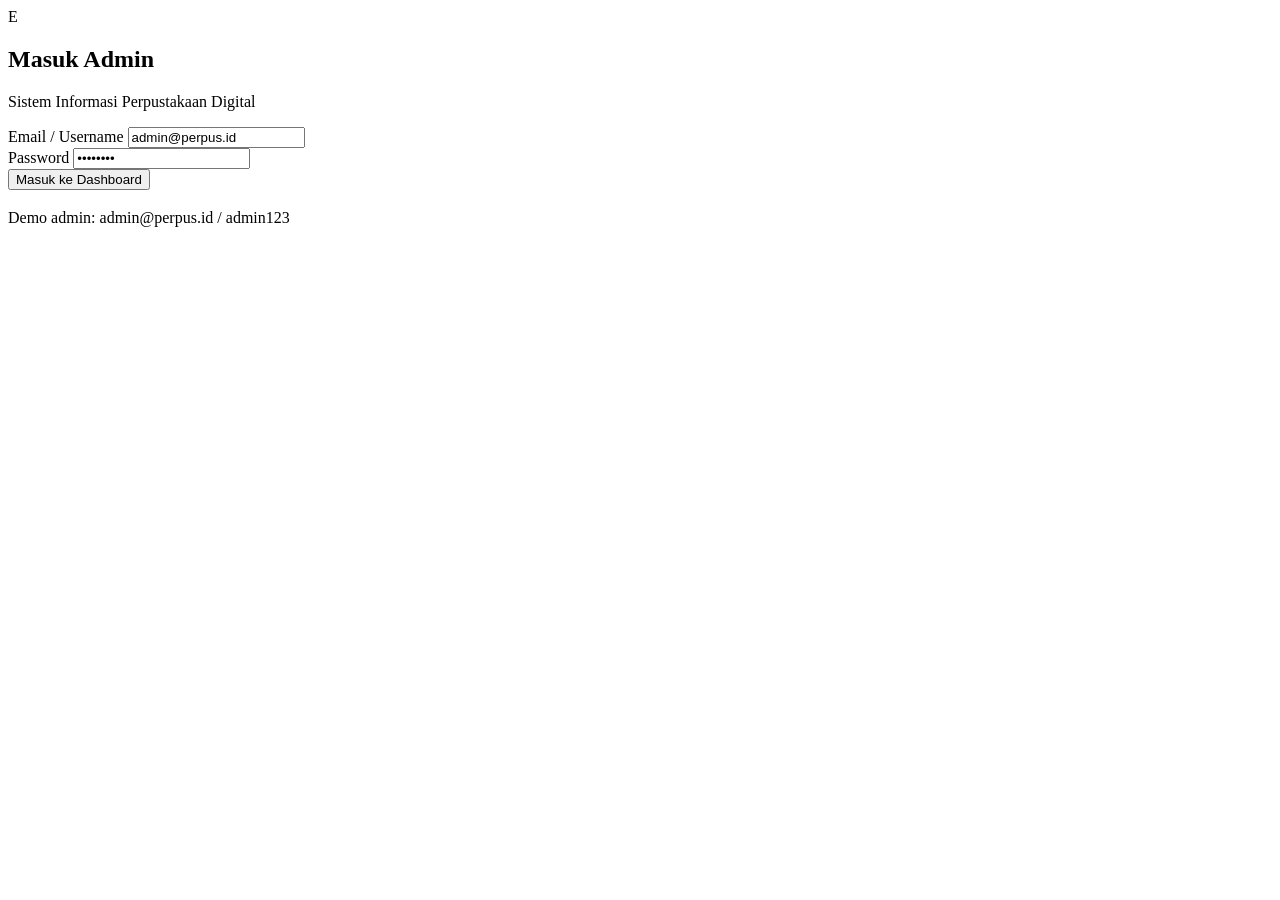
==== index.html @ cfec26bf "Fix e-library pages and loan workflows Co-authored-by: Copilot <223556219+Copilot@users.noreply.gith" ====
<!DOCTYPE html>
<html lang="id">
  <head>
    <meta charset="UTF-8" />
    <meta name="viewport" content="width=device-width, initial-scale=1.0" />
    <title>Login Admin E-Library</title>
    <link rel="preconnect" href="https://fonts.googleapis.com" />
    <link rel="preconnect" href="https://fonts.gstatic.com" crossorigin />
    <link href="https://fonts.googleapis.com/css2?family=Inter:wght@400;500;600;700;800&display=swap" rel="stylesheet" />
    <link rel="stylesheet" href="assets/css/style.css" />
  </head>
  <body class="login-page" data-page="login">
    <main class="login-card">
      <div class="login-head">
        <div class="login-brand">E</div>
        <h2>Masuk Admin</h2>
        <p class="muted">Sistem Informasi Perpustakaan Digital</p>
      </div>

      <form id="loginForm" class="login-form">
        <div class="field">
          <label for="email">Email / Username</label>
          <input id="email" name="username" type="text" value="admin@perpus.id" autocomplete="username" required />
        </div>

        <div class="field">
          <label for="password">Password</label>
          <input id="password" name="password" type="password" value="admin123" autocomplete="current-password" required />
        </div>

        <button class="primary-btn" type="submit">Masuk ke Dashboard</button>
        <p id="loginStatus" role="status" aria-live="polite" style="margin: 0; font-weight: 700; min-height: 1.2em;"></p>
      </form>

      <div class="login-footer">
        Demo admin: admin@perpus.id / admin123
      </div>
    </main>

    <script src="assets/js/main.js"></script>
  </body>
</html>
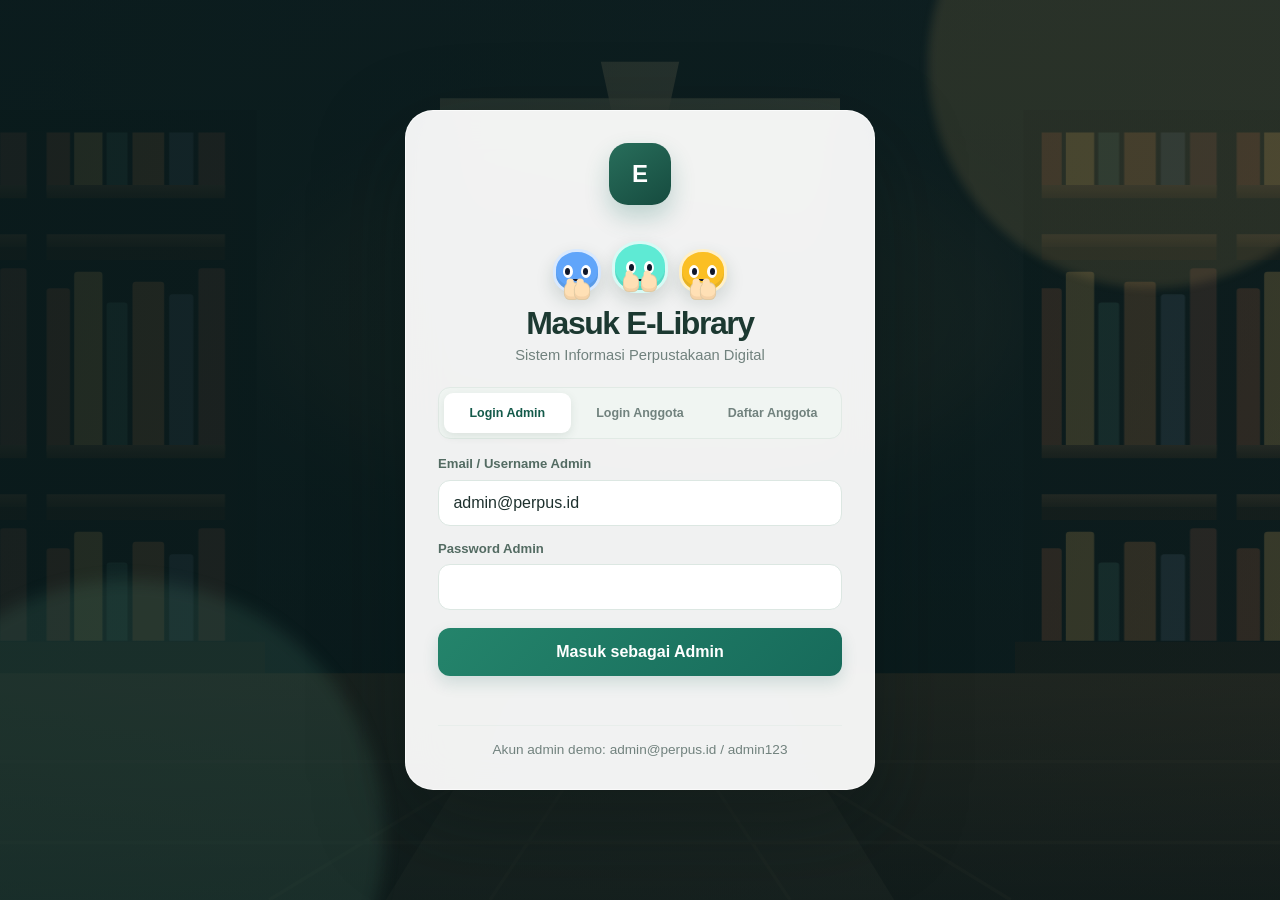
==== commit ea85faaa: "Add member borrowing and borrower tracking Co-authored-by: Copilot <223556219+Copilot@users.noreply." ====
--- a/index.html
+++ b/index.html
@@ -3,7 +3,7 @@
   <head>
     <meta charset="UTF-8" />
     <meta name="viewport" content="width=device-width, initial-scale=1.0" />
-    <title>Login Admin E-Library</title>
+    <title>Masuk E-Library</title>
     <link rel="preconnect" href="https://fonts.googleapis.com" />
     <link rel="preconnect" href="https://fonts.gstatic.com" crossorigin />
     <link href="https://fonts.googleapis.com/css2?family=Inter:wght@400;500;600;700;800&display=swap" rel="stylesheet" />
@@ -13,27 +13,82 @@
     <main class="login-card">
       <div class="login-head">
         <div class="login-brand">E</div>
-        <h2>Masuk Admin</h2>
+        <div class="login-mascots" aria-hidden="true">
+          <div class="login-mascot mascot-blue"><span class="mascot-eyes"><i><b></b></i><i><b></b></i></span><span class="mascot-mouth"></span><span class="mascot-hands"><i></i><i></i></span></div>
+          <div class="login-mascot mascot-green"><span class="mascot-eyes"><i><b></b></i><i><b></b></i></span><span class="mascot-mouth"></span><span class="mascot-hands"><i></i><i></i></span></div>
+          <div class="login-mascot mascot-orange"><span class="mascot-eyes"><i><b></b></i><i><b></b></i></span><span class="mascot-mouth"></span><span class="mascot-hands"><i></i><i></i></span></div>
+        </div>
+        <h2>Masuk E-Library</h2>
         <p class="muted">Sistem Informasi Perpustakaan Digital</p>
       </div>
 
-      <form id="loginForm" class="login-form">
-        <div class="field">
-          <label for="email">Email / Username</label>
-          <input id="email" name="username" type="text" value="admin@perpus.id" autocomplete="username" required />
-        </div>
+      <div class="login-tabs" role="tablist" aria-label="Jenis akses">
+        <button class="login-tab active" type="button" role="tab" aria-selected="true" aria-controls="adminLoginPanel" data-login-tab="admin">Login Admin</button>
+        <button class="login-tab" type="button" role="tab" aria-selected="false" aria-controls="memberLoginPanel" data-login-tab="member">Login Anggota</button>
+        <button class="login-tab" type="button" role="tab" aria-selected="false" aria-controls="memberRegisterPanel" data-login-tab="register">Daftar Anggota</button>
+      </div>
 
-        <div class="field">
-          <label for="password">Password</label>
-          <input id="password" name="password" type="password" value="admin123" autocomplete="current-password" required />
-        </div>
+      <section id="adminLoginPanel" class="login-panel" role="tabpanel" data-login-panel="admin">
+        <form id="loginForm" class="login-form">
+          <div class="field">
+            <label for="email">Email / Username Admin</label>
+            <input id="email" name="username" type="text" value="admin@perpus.id" autocomplete="username" required />
+          </div>
 
-        <button class="primary-btn" type="submit">Masuk ke Dashboard</button>
-        <p id="loginStatus" role="status" aria-live="polite" style="margin: 0; font-weight: 700; min-height: 1.2em;"></p>
-      </form>
+          <div class="field">
+            <label for="password">Password Admin</label>
+            <input id="password" name="password" type="password" autocomplete="current-password" required />
+          </div>
+
+          <button class="primary-btn" type="submit">Masuk sebagai Admin</button>
+          <p id="loginStatus" role="status" aria-live="polite" style="margin: 0; font-weight: 700; min-height: 1.2em;"></p>
+        </form>
+      </section>
+
+      <section id="memberLoginPanel" class="login-panel" role="tabpanel" data-login-panel="member" hidden>
+        <form id="memberLoginForm" class="login-form">
+          <div class="field">
+            <label for="memberLoginEmail">Email Anggota</label>
+            <input id="memberLoginEmail" name="email" type="email" autocomplete="username" required />
+          </div>
+          <div class="field">
+            <label for="memberLoginPassword">Password</label>
+            <input id="memberLoginPassword" name="password" type="password" autocomplete="current-password" required />
+          </div>
+          <button class="primary-btn" type="submit">Masuk sebagai Anggota</button>
+          <p id="memberLoginStatus" role="status" aria-live="polite" style="margin: 0; font-weight: 700; min-height: 1.2em;"></p>
+        </form>
+      </section>
+
+      <section id="memberRegisterPanel" class="login-panel" role="tabpanel" data-login-panel="register" hidden>
+        <form id="memberRegisterForm" class="login-form">
+          <div class="field">
+            <label for="registerName">Nama Lengkap</label>
+            <input id="registerName" name="name" autocomplete="name" required />
+          </div>
+          <div class="field">
+            <label for="registerPhone">Nomor Telepon</label>
+            <input id="registerPhone" name="phone" type="tel" autocomplete="tel" required />
+          </div>
+          <div class="field">
+            <label for="registerEmail">Email</label>
+            <input id="registerEmail" name="email" type="email" autocomplete="email" required />
+          </div>
+          <div class="field">
+            <label for="registerAddress">Alamat</label>
+            <input id="registerAddress" name="address" autocomplete="street-address" required />
+          </div>
+          <div class="field">
+            <label for="registerPassword">Buat Password</label>
+            <input id="registerPassword" name="password" type="password" minlength="6" autocomplete="new-password" required />
+          </div>
+          <button class="primary-btn" type="submit">Daftar sebagai Anggota</button>
+          <p id="memberRegisterStatus" role="status" aria-live="polite" style="margin: 0; font-weight: 700; min-height: 1.2em;"></p>
+        </form>
+      </section>
 
       <div class="login-footer">
-        Demo admin: admin@perpus.id / admin123
+        Akun admin demo: admin@perpus.id / admin123
       </div>
     </main>
 
--- a/assets/css/style.css
+++ b/assets/css/style.css
@@ -0,0 +1,1805 @@
+:root {
+  --bg: #f4f7fb;
+  --panel: #ffffff;
+  --panel-soft: #eef4ff;
+  --sidebar: #0f172a;
+  --sidebar-soft: #1e293b;
+  --primary: #2563eb;
+  --primary-dark: #1d4ed8;
+  --secondary: #14b8a6;
+  --warning: #f59e0b;
+  --danger: #ef4444;
+  --text: #0f172a;
+  --muted: #64748b;
+  --line: #e2e8f0;
+  --success: #22c55e;
+  --shadow: 0 16px 36px rgba(15, 23, 42, 0.08);
+}
+
+* {
+  box-sizing: border-box;
+}
+
+html {
+  scroll-behavior: smooth;
+}
+
+body {
+  margin: 0;
+  font-family: "Inter", "Segoe UI", sans-serif;
+  background: var(--bg);
+  color: var(--text);
+}
+
+a {
+  text-decoration: none;
+  color: inherit;
+}
+
+img {
+  max-width: 100%;
+  display: block;
+}
+
+button,
+input,
+select,
+textarea {
+  font: inherit;
+}
+
+.page-shell {
+  display: flex;
+  min-height: 100vh;
+}
+
+.sidebar {
+  width: 260px;
+  min-width: 260px;
+  background: linear-gradient(180deg, #0f172a 0%, #111827 100%);
+  color: #eef2ff;
+  padding: 1.25rem 1rem;
+  position: sticky;
+  top: 0;
+  height: 100vh;
+  transition: width 0.25s ease, min-width 0.25s ease, padding 0.25s ease, left 0.25s ease;
+  overflow: hidden;
+}
+
+.sidebar:not(.open) {
+  width: 0;
+  min-width: 0;
+  padding-left: 0;
+  padding-right: 0;
+}
+
+.sidebar:not(.open) .sidebar-header,
+.sidebar:not(.open) .nav-section {
+  opacity: 0;
+  pointer-events: none;
+  transition: opacity 0.2s ease;
+}
+
+.sidebar-header {
+  display: flex;
+  align-items: center;
+  justify-content: space-between;
+  padding: 0.5rem 0.5rem 1.25rem;
+  border-bottom: 1px solid rgba(148, 163, 184, 0.18);
+}
+
+.brand {
+  display: flex;
+  align-items: center;
+  gap: 0.75rem;
+  font-weight: 800;
+  letter-spacing: 0.02em;
+}
+
+.brand-mark {
+  width: 42px;
+  height: 42px;
+  border-radius: 12px;
+  background: linear-gradient(135deg, var(--primary), var(--secondary));
+  display: grid;
+  place-items: center;
+  font-size: 1.2rem;
+  font-weight: 700;
+}
+
+.nav-section {
+  margin-top: 1.5rem;
+}
+
+.nav-label {
+  color: #94a3b8;
+  font-size: 0.72rem;
+  letter-spacing: 0.08em;
+  text-transform: uppercase;
+  padding: 0 0.75rem 0.65rem;
+}
+
+.nav-list {
+  list-style: none;
+  padding: 0;
+  margin: 0;
+  display: grid;
+  gap: 0.35rem;
+}
+
+.nav-link {
+  display: flex;
+  align-items: center;
+  gap: 0.85rem;
+  width: 100%;
+  padding: 0.82rem 0.9rem;
+  border-radius: 12px;
+  color: #dfe7f5;
+  transition: 0.2s ease;
+  font-weight: 600;
+}
+
+.nav-link:hover,
+.nav-link.active {
+  background: rgba(37, 99, 235, 0.18);
+  color: #fff;
+  box-shadow: inset 0 0 0 1px rgba(96, 165, 250, 0.2);
+}
+
+.nav-link .icon {
+  font-size: 1.1rem;
+}
+
+.main-panel {
+  flex: 1;
+  min-width: 0;
+}
+
+.topbar {
+  display: flex;
+  align-items: center;
+  justify-content: space-between;
+  padding: 1.2rem 1.5rem;
+  background: rgba(255, 255, 255, 0.75);
+  backdrop-filter: blur(12px);
+  border-bottom: 1px solid var(--line);
+  position: sticky;
+  top: 0;
+  z-index: 10;
+}
+
+.topbar-left,
+.topbar-right {
+  display: flex;
+  align-items: center;
+  gap: 0.8rem;
+}
+
+.icon-button {
+  width: 40px;
+  height: 40px;
+  border: 1px solid var(--line);
+  border-radius: 10px;
+  background: white;
+  display: grid;
+  place-items: center;
+  cursor: pointer;
+}
+
+.search-box {
+  display: flex;
+  align-items: center;
+  gap: 0.6rem;
+  width: min(420px, 46vw);
+  background: white;
+  border: 1px solid var(--line);
+  border-radius: 12px;
+  padding: 0.7rem 0.9rem;
+}
+
+.search-box input {
+  border: none;
+  background: transparent;
+  width: 100%;
+  outline: none;
+  color: var(--text);
+}
+
+.page-content {
+  padding: 1.5rem;
+}
+
+.hero {
+  background: linear-gradient(135deg, #0f172a 0%, #1d4ed8 45%, #14b8a6 100%);
+  color: white;
+  border-radius: 22px;
+  padding: 1.8rem 1.7rem;
+  display: flex;
+  align-items: center;
+  justify-content: space-between;
+  gap: 1.2rem;
+  box-shadow: var(--shadow);
+}
+
+.hero h1 {
+  margin: 0;
+  font-size: clamp(1.6rem, 3vw, 2.5rem);
+  font-weight: 800;
+}
+
+.hero p {
+  margin: 0.65rem 0 0;
+  color: rgba(255, 255, 255, 0.82);
+  max-width: 650px;
+}
+
+.hero-badge {
+  display: inline-flex;
+  align-items: center;
+  gap: 0.4rem;
+  background: rgba(255, 255, 255, 0.12);
+  border: 1px solid rgba(255, 255, 255, 0.1);
+  padding: 0.5rem 0.8rem;
+  border-radius: 999px;
+  font-size: 0.76rem;
+  letter-spacing: 0.06em;
+  text-transform: uppercase;
+}
+
+.hero-actions {
+  display: flex;
+  align-items: center;
+  gap: 0.8rem;
+  flex-wrap: wrap;
+}
+
+.primary-btn,
+.secondary-btn,
+.danger-btn {
+  cursor: pointer;
+  border: none;
+  border-radius: 12px;
+  padding: 0.8rem 1.2rem;
+  font-weight: 700;
+  transition: 0.2s ease;
+}
+
+.primary-btn {
+  background: var(--secondary);
+  color: white;
+}
+
+.primary-btn:hover {
+  background: #0f9d93;
+}
+
+.secondary-btn {
+  background: rgba(255, 255, 255, 0.12);
+  color: white;
+  border: 1px solid rgba(255, 255, 255, 0.18);
+}
+
+.danger-btn {
+  background: var(--danger);
+  color: white;
+}
+
+.grid-4 {
+  display: grid;
+  grid-template-columns: repeat(4, minmax(0, 1fr));
+  gap: 1rem;
+  margin-top: 1.5rem;
+}
+
+.card {
+  background: var(--panel);
+  border: 1px solid var(--line);
+  border-radius: 18px;
+  padding: 1.2rem 1rem;
+  box-shadow: 0 10px 24px rgba(15, 23, 42, 0.04);
+}
+
+.stat-card {
+  position: relative;
+  overflow: hidden;
+}
+
+.stat-card::before {
+  content: "";
+  position: absolute;
+  inset: 0 auto auto 0;
+  width: 100%;
+  height: 4px;
+  background: var(--primary);
+}
+
+.stat-card:nth-child(2)::before {
+  background: var(--secondary);
+}
+
+.stat-card:nth-child(3)::before {
+  background: var(--warning);
+}
+
+.stat-card:nth-child(4)::before {
+  background: var(--danger);
+}
+
+.stat-row {
+  display: flex;
+  align-items: flex-start;
+  justify-content: space-between;
+  gap: 0.8rem;
+}
+
+.stat-label {
+  color: var(--muted);
+  font-size: 0.75rem;
+  letter-spacing: 0.08em;
+  text-transform: uppercase;
+  font-weight: 700;
+}
+
+.stat-value {
+  margin-top: 0.5rem;
+  font-weight: 800;
+  font-size: clamp(1.5rem, 2vw, 2.1rem);
+}
+
+.stat-meta {
+  margin-top: 0.6rem;
+  color: var(--muted);
+  font-size: 0.83rem;
+}
+
+.stat-icon {
+  width: 46px;
+  height: 46px;
+  display: grid;
+  place-items: center;
+  border-radius: 12px;
+  background: rgba(37, 99, 235, 0.1);
+  color: var(--primary);
+  font-weight: 700;
+}
+
+.stat-card:nth-child(2) .stat-icon {
+  background: rgba(20, 184, 166, 0.1);
+  color: var(--secondary);
+}
+
+.stat-card:nth-child(3) .stat-icon {
+  background: rgba(245, 158, 11, 0.12);
+  color: #b45309;
+}
+
+.stat-card:nth-child(4) .stat-icon {
+  background: rgba(239, 68, 68, 0.1);
+  color: var(--danger);
+}
+
+.two-col {
+  margin-top: 1.5rem;
+  display: grid;
+  grid-template-columns: 1.6fr 0.9fr;
+  gap: 1rem;
+}
+
+.panel-header {
+  display: flex;
+  align-items: center;
+  justify-content: space-between;
+  gap: 1rem;
+  margin-bottom: 1rem;
+}
+
+.panel-title {
+  margin: 0;
+  font-size: 1.2rem;
+  font-weight: 800;
+}
+
+.muted {
+  color: var(--muted);
+}
+
+.chart-card {
+  min-height: 330px;
+}
+
+.chart-wrap {
+  width: 100%;
+  height: 260px;
+  position: relative;
+}
+
+.legend {
+  display: flex;
+  align-items: center;
+  gap: 1.1rem;
+  flex-wrap: wrap;
+  margin-top: 0.8rem;
+  color: var(--muted);
+  font-size: 0.82rem;
+}
+
+.legend-dot {
+  width: 12px;
+  height: 12px;
+  border-radius: 3px;
+  display: inline-block;
+}
+
+.donut-wrap {
+  width: 180px;
+  height: 180px;
+  margin: 0 auto;
+  position: relative;
+}
+
+.donut-center {
+  position: absolute;
+  inset: 0;
+  display: grid;
+  place-items: center;
+  text-align: center;
+}
+
+.category-list {
+  display: grid;
+  gap: 0.8rem;
+  margin-top: 1rem;
+}
+
+.category-item {
+  display: flex;
+  align-items: center;
+  justify-content: space-between;
+  gap: 0.6rem;
+  color: var(--muted);
+}
+
+.category-left {
+  display: flex;
+  align-items: center;
+  gap: 0.6rem;
+}
+
+.table-card {
+  margin-top: 1.5rem;
+}
+
+.table-actions {
+  display: flex;
+  align-items: center;
+  justify-content: space-between;
+  gap: 1rem;
+  margin-bottom: 1rem;
+}
+
+.action-group {
+  display: flex;
+  align-items: center;
+  gap: 0.6rem;
+}
+
+.filter-btn {
+  border: 1px solid var(--line);
+  background: white;
+  border-radius: 10px;
+  padding: 0.68rem 0.9rem;
+  cursor: pointer;
+}
+
+table {
+  width: 100%;
+  border-collapse: collapse;
+  overflow: hidden;
+  border-radius: 14px;
+}
+
+th,
+td {
+  padding: 0.9rem 0.85rem;
+  text-align: left;
+  border-bottom: 1px solid var(--line);
+}
+
+th {
+  font-size: 0.74rem;
+  letter-spacing: 0.08em;
+  text-transform: uppercase;
+  color: var(--muted);
+  background: #f8fafc;
+}
+
+.badge {
+  display: inline-flex;
+  padding: 0.38rem 0.7rem;
+  border-radius: 999px;
+  font-size: 0.74rem;
+  font-weight: 700;
+}
+
+.badge.success {
+  background: rgba(34, 197, 94, 0.12);
+  color: #15803d;
+}
+
+.badge.warning {
+  background: rgba(245, 158, 11, 0.1);
+  color: #b45309;
+}
+
+.badge.danger {
+  background: rgba(239, 68, 68, 0.12);
+  color: #b91c1c;
+}
+
+.badge.info {
+  background: rgba(37, 99, 235, 0.12);
+  color: var(--primary-dark);
+}
+
+.row-actions {
+  display: flex;
+  align-items: center;
+  gap: 0.45rem;
+}
+
+.text-btn {
+  border: none;
+  background: transparent;
+  cursor: pointer;
+  color: var(--primary);
+  font-weight: 700;
+}
+
+.text-btn.danger {
+  color: var(--danger);
+}
+
+.form-grid {
+  display: grid;
+  grid-template-columns: repeat(2, minmax(0, 1fr));
+  gap: 1rem;
+}
+
+.field {
+  display: grid;
+  gap: 0.45rem;
+}
+
+.field label {
+  font-size: 0.82rem;
+  color: var(--muted);
+  font-weight: 700;
+}
+
+.field input,
+.field select,
+.field textarea {
+  width: 100%;
+  padding: 0.8rem 0.9rem;
+  background: #fff;
+  border: 1px solid var(--line);
+  border-radius: 12px;
+  outline: none;
+  transition: border-color 0.2s ease;
+}
+
+.field input:focus,
+.field select:focus,
+.field textarea:focus {
+  border-color: rgba(37, 99, 235, 0.7);
+  box-shadow: 0 0 0 4px rgba(37, 99, 235, 0.08);
+}
+
+.form-summary {
+  background: #f8fafc;
+  border: 1px solid var(--line);
+  border-radius: 14px;
+  padding: 1rem;
+  display: grid;
+  gap: 0.5rem;
+  margin-top: 1rem;
+}
+
+.summary-item {
+  display: flex;
+  align-items: center;
+  justify-content: space-between;
+  gap: 0.6rem;
+  font-size: 0.92rem;
+}
+
+.form-actions {
+  display: flex;
+  justify-content: flex-end;
+  gap: 0.8rem;
+  margin-top: 1rem;
+}
+
+.login-page {
+  min-height: 100vh;
+  display: grid;
+  place-items: center;
+  background: radial-gradient(circle at top, #dbeafe 0%, #f8fafc 42%, #e2e8f0 100%);
+  padding: 2rem;
+}
+
+.login-card {
+  width: min(430px, 100%);
+  background: rgba(255, 255, 255, 0.8);
+  backdrop-filter: blur(12px);
+  border: 1px solid var(--line);
+  border-radius: 28px;
+  padding: 2rem;
+  box-shadow: var(--shadow);
+}
+
+.login-head {
+  text-align: center;
+  margin-bottom: 1.5rem;
+}
+
+.login-mascots {
+  display: flex;
+  justify-content: center;
+  align-items: flex-end;
+  gap: 0.7rem;
+  margin: 1.25rem 0 0.5rem;
+}
+
+.login-mascot {
+  --eye-x: 0px;
+  --eye-y: 0px;
+  position: relative;
+  width: 48px;
+  height: 44px;
+  display: grid;
+  place-items: center;
+  border: 3px solid rgba(15, 23, 42, 0.08);
+  border-radius: 48% 48% 42% 42%;
+  box-shadow: 0 5px 10px rgba(15, 23, 42, 0.12);
+  animation: mascot-bob 2.2s ease-in-out infinite;
+}
+
+.login-mascot:nth-child(2) {
+  width: 56px;
+  height: 52px;
+  animation-delay: -0.7s;
+}
+
+.login-mascot:nth-child(3) {
+  animation-delay: -1.3s;
+}
+
+.mascot-blue {
+  background: #60a5fa;
+}
+
+.mascot-green {
+  background: #5eead4;
+}
+
+.mascot-orange {
+  background: #fbbf24;
+}
+
+.mascot-eyes {
+  display: flex;
+  gap: 8px;
+  margin-top: 2px;
+}
+
+.mascot-eyes i {
+  width: 10px;
+  height: 13px;
+  display: block;
+  overflow: hidden;
+  border-radius: 50%;
+  background: #fff;
+}
+
+.mascot-eyes b {
+  display: block;
+  width: 5px;
+  height: 7px;
+  margin: 3px auto 0;
+  border-radius: 50%;
+  background: #0f172a;
+  transform: translate(var(--eye-x), var(--eye-y));
+}
+
+.mascot-mouth {
+  position: absolute;
+  left: 50%;
+  bottom: 9px;
+  width: 8px;
+  height: 4px;
+  border-bottom: 2px solid #0f172a;
+  border-radius: 50%;
+  transform: translateX(-50%);
+}
+
+@keyframes mascot-bob {
+  0%, 100% { translate: 0 0; }
+  50% { translate: 0 -4px; }
+}
+
+.login-tabs {
+  display: grid;
+  grid-template-columns: repeat(3, minmax(0, 1fr));
+  gap: 0.35rem;
+  margin-bottom: 1.1rem;
+  padding: 0.3rem;
+  border: 1px solid var(--line);
+  border-radius: 12px;
+  background: #f8fafc;
+}
+
+.login-tab {
+  padding: 0.65rem 0.35rem;
+  border: 0;
+  border-radius: 9px;
+  background: transparent;
+  color: var(--muted);
+  font-size: 0.78rem;
+  font-weight: 700;
+  cursor: pointer;
+}
+
+.login-tab.active {
+  background: white;
+  color: var(--primary-dark);
+  box-shadow: 0 2px 8px rgba(15, 23, 42, 0.08);
+}
+
+.login-panel[hidden] {
+  display: none;
+}
+
+.login-head h2 {
+  margin: 0.8rem 0 0.3rem;
+  font-size: 2rem;
+}
+
+.login-brand {
+  width: 62px;
+  height: 62px;
+  margin: 0 auto;
+  border-radius: 18px;
+  background: linear-gradient(135deg, var(--primary) 0%, var(--secondary) 100%);
+  color: white;
+  display: grid;
+  place-items: center;
+  font-size: 1.5rem;
+  font-weight: 800;
+}
+
+.login-form {
+  display: grid;
+  gap: 1rem;
+}
+
+.login-form .field {
+  gap: 0.55rem;
+}
+
+.member-portal {
+  width: min(980px, 100%);
+  margin: 0 auto;
+}
+
+.member-portal-header {
+  display: flex;
+  align-items: center;
+  justify-content: space-between;
+  gap: 1rem;
+  margin-bottom: 1.25rem;
+}
+
+.member-portal-header h1 {
+  margin: 0;
+  font-size: clamp(1.5rem, 3vw, 2rem);
+}
+
+.member-portal .field {
+  margin-bottom: 1rem;
+}
+
+.member-portal table {
+  margin-top: 1rem;
+}
+
+.login-footer {
+  margin-top: 1rem;
+  text-align: center;
+  color: var(--muted);
+  font-size: 0.85rem;
+}
+
+.modal {
+  position: fixed;
+  inset: 0;
+  background: rgba(15, 23, 42, 0.48);
+  display: none;
+  place-items: center;
+  padding: 1rem;
+  z-index: 1000;
+}
+
+.modal.open {
+  display: grid;
+}
+
+.modal-box {
+  width: min(420px, 100%);
+  background: white;
+  border-radius: 20px;
+  padding: 1.2rem;
+  box-shadow: var(--shadow);
+}
+
+.modal-box h3 {
+  margin: 0 0 0.6rem;
+}
+
+.modal-actions {
+  display: flex;
+  justify-content: flex-end;
+  gap: 0.8rem;
+  margin-top: 1rem;
+}
+
+@media print {
+  .sidebar,
+  .topbar,
+  .search-box,
+  .action-group,
+  .hero-actions,
+  .filter-btn,
+  #printButton,
+  #exportButton,
+  [data-sidebar-toggle],
+  .icon-button {
+    display: none !important;
+  }
+
+  body {
+    background: #fff;
+  }
+
+  .page-content {
+    padding: 0;
+  }
+
+  .card {
+    box-shadow: none;
+    border: 1px solid #dbe1ea;
+    break-inside: avoid;
+  }
+
+  .main-panel {
+    display: block;
+    width: 100%;
+  }
+
+  table {
+    width: 100%;
+    border-collapse: collapse;
+  }
+
+  th,
+  td {
+    border: 1px solid #dbe1ea;
+    padding: 0.5rem;
+  }
+}
+
+@media (max-width: 980px) {
+  .sidebar {
+    position: fixed;
+    left: -280px;
+    width: 260px;
+    min-width: 260px;
+    z-index: 100;
+    box-shadow: var(--shadow);
+  }
+
+  .sidebar.open {
+    left: 0;
+  }
+
+  .sidebar:not(.open) {
+    left: -280px;
+    width: 260px;
+    min-width: 260px;
+    padding: 1.25rem 1rem;
+  }
+
+  .main-panel {
+    width: 100%;
+  }
+
+  .grid-4,
+  .two-col,
+  .form-grid {
+    grid-template-columns: 1fr 1fr;
+  }
+}
+
+@media (max-width: 720px) {
+  .page-content {
+    padding: 1rem;
+  }
+
+  .hero {
+    flex-direction: column;
+    align-items: flex-start;
+  }
+
+  .grid-4,
+  .two-col,
+  .form-grid {
+    grid-template-columns: 1fr;
+  }
+
+  .table-actions {
+    flex-direction: column;
+    align-items: flex-start;
+  }
+
+  .search-box {
+    width: 100%;
+  }
+
+  .topbar {
+    padding: 1rem;
+    flex-wrap: wrap;
+  }
+
+  .topbar-left,
+  .topbar-right {
+    width: 100%;
+    justify-content: space-between;
+  }
+
+  .login-page {
+    padding: 1rem;
+  }
+
+  .login-card {
+    padding: 1.4rem;
+  }
+
+  .login-tabs {
+    gap: 0.2rem;
+  }
+
+  .login-tab {
+    font-size: 0.7rem;
+  }
+
+  .member-portal-header {
+    align-items: flex-start;
+    flex-direction: column;
+  }
+}
+
+@media (prefers-reduced-motion: reduce) {
+  *,
+  *::before,
+  *::after {
+    scroll-behavior: auto !important;
+    animation-duration: 0.01ms !important;
+    animation-iteration-count: 1 !important;
+    transition-duration: 0.01ms !important;
+  }
+}
+
+:root {
+  --bg: #f3f6f5;
+  --panel: #ffffff;
+  --panel-soft: #f1f7f5;
+  --sidebar: #122a27;
+  --sidebar-soft: #1b3a35;
+  --primary: #176b5b;
+  --primary-dark: #105447;
+  --secondary: #d29b52;
+  --warning: #d99832;
+  --danger: #d4574e;
+  --text: #1d302d;
+  --muted: #71827e;
+  --line: #e2eae7;
+  --success: #23936f;
+  --shadow: 0 22px 55px rgba(26, 54, 48, 0.1);
+}
+
+body:not(.login-page) {
+  background:
+    radial-gradient(ellipse at 88% 2%, rgba(210, 155, 82, 0.09), transparent 24rem),
+    var(--bg);
+}
+
+.sidebar {
+  background:
+    radial-gradient(ellipse at 15% 0, rgba(210, 155, 82, 0.16), transparent 18rem),
+    linear-gradient(180deg, #17332f 0%, #102521 100%);
+  box-shadow: 8px 0 32px rgba(13, 37, 32, 0.08);
+}
+
+.sidebar-header {
+  border-bottom-color: rgba(223, 239, 232, 0.11);
+}
+
+.brand-mark {
+  border-radius: 14px;
+  background: linear-gradient(145deg, #e0b36c, #b77e39);
+  box-shadow: 0 8px 18px rgba(210, 155, 82, 0.2);
+}
+
+.nav-section {
+  margin-top: 1.8rem;
+}
+
+.nav-label {
+  color: #91aaa1;
+  letter-spacing: 0.12em;
+}
+
+.nav-list {
+  gap: 0.55rem;
+}
+
+.nav-link {
+  min-height: 46px;
+  border: 1px solid transparent;
+  color: #c6d7d0;
+  font-size: 0.9rem;
+}
+
+.nav-link:hover,
+.nav-link.active {
+  background: linear-gradient(100deg, rgba(60, 142, 117, 0.28), rgba(210, 155, 82, 0.1));
+  border-color: rgba(184, 222, 205, 0.12);
+  color: #fff;
+  box-shadow: none;
+}
+
+.nav-link.active::before {
+  width: 3px;
+  height: 22px;
+  margin-left: -0.9rem;
+  border-radius: 0 4px 4px 0;
+  background: #e3b46e;
+  content: "";
+}
+
+.nav-link .icon {
+  width: 24px;
+  text-align: center;
+  color: #e2bd81;
+}
+
+.topbar {
+  min-height: 76px;
+  padding: 1rem 1.75rem;
+  background: rgba(255, 255, 255, 0.88);
+  border-bottom-color: rgba(214, 226, 221, 0.8);
+  box-shadow: 0 8px 25px rgba(26, 54, 48, 0.035);
+}
+
+.icon-button {
+  border-color: var(--line);
+  border-radius: 13px;
+  color: var(--text);
+  transition: border-color 0.2s ease, background 0.2s ease, transform 0.2s ease;
+}
+
+.icon-button:hover {
+  transform: translateY(-1px);
+  border-color: #b7d2c8;
+  background: #f4faf7;
+}
+
+.search-box {
+  border-color: transparent;
+  background: #f3f7f5;
+  transition: border-color 0.2s ease, box-shadow 0.2s ease, background 0.2s ease;
+}
+
+.search-box:focus-within {
+  border-color: #bad5ca;
+  background: white;
+  box-shadow: 0 0 0 4px rgba(23, 107, 91, 0.07);
+}
+
+.page-content {
+  width: min(1600px, 100%);
+  margin: 0 auto;
+  padding: clamp(1rem, 2.2vw, 2rem);
+}
+
+.hero {
+  position: relative;
+  overflow: hidden;
+  min-height: 220px;
+  border: 1px solid rgba(255, 255, 255, 0.12);
+  border-radius: 26px;
+  background:
+    radial-gradient(circle at 87% 18%, rgba(232, 195, 128, 0.27), transparent 13rem),
+    linear-gradient(120deg, #173b35 0%, #1c6655 62%, #286a5a 100%);
+  box-shadow: 0 22px 48px rgba(25, 83, 68, 0.16);
+}
+
+.hero::after {
+  position: absolute;
+  right: 7%;
+  bottom: -112px;
+  width: 250px;
+  height: 250px;
+  border: 1px solid rgba(255, 255, 255, 0.12);
+  border-radius: 50%;
+  box-shadow: 0 0 0 28px rgba(255, 255, 255, 0.035), 0 0 0 58px rgba(255, 255, 255, 0.025);
+  content: "";
+  pointer-events: none;
+}
+
+.hero > * {
+  position: relative;
+  z-index: 1;
+}
+
+.hero-badge {
+  background: rgba(238, 210, 163, 0.13);
+  border-color: rgba(246, 228, 196, 0.2);
+  color: #f5dfb9;
+}
+
+.primary-btn,
+.secondary-btn,
+.danger-btn,
+.filter-btn {
+  min-height: 42px;
+  border-radius: 12px;
+  transition: transform 0.2s ease, box-shadow 0.2s ease, background 0.2s ease, border-color 0.2s ease;
+}
+
+.primary-btn {
+  background: linear-gradient(135deg, #24846b, #176b5b);
+  box-shadow: 0 7px 16px rgba(23, 107, 91, 0.16);
+}
+
+.primary-btn:hover {
+  transform: translateY(-1px);
+  background: linear-gradient(135deg, #1c755f, #105447);
+  box-shadow: 0 10px 22px rgba(23, 107, 91, 0.23);
+}
+
+.secondary-btn {
+  background: rgba(255, 255, 255, 0.12);
+}
+
+.filter-btn {
+  color: var(--text);
+}
+
+.filter-btn:hover,
+.secondary-btn:hover {
+  transform: translateY(-1px);
+  border-color: #b7d2c8;
+  background: #f0f7f4;
+}
+
+.card {
+  border-color: rgba(222, 232, 227, 0.9);
+  border-radius: 20px;
+  box-shadow: 0 12px 32px rgba(26, 54, 48, 0.055);
+  transition: box-shadow 0.2s ease, transform 0.2s ease;
+}
+
+.stat-card:hover {
+  transform: translateY(-3px);
+  box-shadow: 0 18px 36px rgba(26, 54, 48, 0.09);
+}
+
+.stat-card::before {
+  height: 3px;
+  background: linear-gradient(90deg, var(--primary), #65aa89);
+}
+
+.stat-card:nth-child(2)::before {
+  background: linear-gradient(90deg, #d29b52, #ebc57d);
+}
+
+.stat-card:nth-child(3)::before {
+  background: linear-gradient(90deg, #5c92be, #91bed8);
+}
+
+.stat-card:nth-child(4)::before {
+  background: linear-gradient(90deg, #cc776a, #e8a18f);
+}
+
+.stat-icon {
+  border-radius: 14px;
+  background: #eaf4ef;
+  color: var(--primary);
+}
+
+.panel-title {
+  color: #223c35;
+}
+
+.chart-card {
+  border-radius: 20px;
+}
+
+.table-card {
+  overflow: hidden;
+}
+
+.table-actions {
+  align-items: center;
+}
+
+table {
+  min-width: 650px;
+  border-radius: 14px;
+}
+
+th {
+  color: #73867e;
+  background: #f4f8f6;
+}
+
+th,
+td {
+  padding: 0.82rem 0.7rem;
+}
+
+tbody tr {
+  transition: background 0.18s ease;
+}
+
+tbody tr:hover {
+  background: #f7faf8;
+}
+
+tbody tr:last-child td {
+  border-bottom: 0;
+}
+
+.badge {
+  padding: 0.4rem 0.72rem;
+  letter-spacing: 0.01em;
+}
+
+.badge.success {
+  background: #e7f5ee;
+  color: #197451;
+}
+
+.badge.warning {
+  background: #fbf1dd;
+  color: #9c681e;
+}
+
+.badge.danger {
+  background: #fbe9e6;
+  color: #ad473f;
+}
+
+.badge.info {
+  background: #e9f0f6;
+  color: #426c87;
+}
+
+.borrower-heading {
+  display: flex;
+  align-items: flex-end;
+  justify-content: space-between;
+  gap: 1rem;
+  margin-bottom: 1.4rem;
+}
+
+.borrower-heading h1 {
+  margin: 0.7rem 0 0.35rem;
+}
+
+.borrower-heading p,
+.borrower-table-card .muted {
+  margin: 0;
+}
+
+.borrower-stats {
+  margin-bottom: 1.5rem;
+}
+
+.borrower-export {
+  color: var(--text);
+  border-color: var(--line);
+  background: #fff;
+}
+
+.borrower-table-card {
+  padding: 1.4rem;
+}
+
+.borrower-table-scroll {
+  overflow-x: auto;
+}
+
+.borrower-table-scroll table {
+  min-width: 940px;
+}
+
+.borrower-filter {
+  display: flex;
+  align-items: center;
+  gap: 0.65rem;
+  white-space: nowrap;
+}
+
+.borrower-filter select {
+  min-height: 42px;
+  padding: 0.55rem 2rem 0.55rem 0.75rem;
+  border: 1px solid var(--line);
+  border-radius: 10px;
+  background: #fff;
+  color: var(--text);
+  font: inherit;
+}
+
+.borrower-status {
+  min-height: 1.25rem;
+  margin: 0 0 0.5rem;
+  color: var(--muted);
+  font-size: 0.9rem;
+}
+
+.borrower-status.error {
+  color: #b91c1c;
+}
+
+.borrower-empty {
+  padding: 2.5rem 1rem;
+  text-align: center;
+  color: var(--muted);
+}
+
+.borrower-empty[hidden] {
+  display: none;
+}
+
+.borrower-empty > span {
+  display: block;
+  margin-bottom: 0.7rem;
+  font-size: 2rem;
+}
+
+.borrower-empty strong {
+  display: block;
+  color: var(--text);
+}
+
+.borrower-empty p {
+  margin: 0.4rem 0 0;
+}
+
+@media (max-width: 720px) {
+  .borrower-heading {
+    align-items: flex-start;
+    flex-direction: column;
+  }
+
+  .borrower-filter {
+    width: 100%;
+    justify-content: space-between;
+  }
+}
+
+.field label {
+  color: #536b62;
+}
+
+.field input,
+.field select,
+.field textarea {
+  min-height: 46px;
+  border-color: #dce7e2;
+  border-radius: 12px;
+  color: var(--text);
+}
+
+.field input:focus,
+.field select:focus,
+.field textarea:focus {
+  border-color: #6ea995;
+  box-shadow: 0 0 0 4px rgba(23, 107, 91, 0.09);
+}
+
+.form-summary {
+  border-color: #e0eae5;
+  background: #f5f9f7;
+}
+
+.modal {
+  backdrop-filter: blur(7px);
+  background: rgba(13, 34, 29, 0.52);
+}
+
+.modal-box {
+  border: 1px solid rgba(255, 255, 255, 0.75);
+  border-radius: 22px;
+  box-shadow: 0 30px 80px rgba(11, 34, 28, 0.26);
+}
+
+.login-page {
+  position: relative;
+  isolation: isolate;
+  overflow-x: hidden;
+  background:
+    linear-gradient(105deg, rgba(9, 26, 26, 0.73), rgba(14, 30, 26, 0.4)),
+    url("../img/library-login.svg") center / cover fixed,
+    #142521;
+}
+
+.login-page::before,
+.login-page::after {
+  position: fixed;
+  z-index: -1;
+  border-radius: 50%;
+  content: "";
+  pointer-events: none;
+}
+
+.login-page::before {
+  top: -10rem;
+  right: -6rem;
+  width: 28rem;
+  height: 28rem;
+  background: rgba(223, 178, 104, 0.13);
+  filter: blur(4px);
+}
+
+.login-page::after {
+  bottom: -12rem;
+  left: -8rem;
+  width: 32rem;
+  height: 32rem;
+  background: rgba(86, 151, 125, 0.16);
+  filter: blur(8px);
+}
+
+.login-card {
+  position: relative;
+  width: min(470px, 100%);
+  border: 1px solid rgba(255, 255, 255, 0.68);
+  border-radius: 28px;
+  background: rgba(255, 255, 255, 0.94);
+  box-shadow: 0 32px 90px rgba(5, 19, 17, 0.34);
+  backdrop-filter: blur(20px);
+  animation: login-card-enter 0.65s cubic-bezier(0.2, 0.8, 0.2, 1) both;
+}
+
+.login-head h2 {
+  color: #1c3931;
+  letter-spacing: -0.045em;
+}
+
+.login-head > .muted {
+  margin: 0;
+  font-size: 0.92rem;
+}
+
+.login-brand {
+  border-radius: 19px;
+  background: linear-gradient(145deg, #286e5b, #164b3f);
+  box-shadow: 0 12px 24px rgba(23, 107, 91, 0.24);
+}
+
+.login-tabs {
+  border-color: #e1eae5;
+  background: #f0f5f2;
+}
+
+.login-tab {
+  min-height: 40px;
+  font-size: 0.78rem;
+  transition: color 0.2s ease, background 0.2s ease, box-shadow 0.2s ease;
+}
+
+.login-tab.active {
+  color: #145a4a;
+  box-shadow: 0 3px 10px rgba(31, 65, 51, 0.1);
+}
+
+.login-form {
+  gap: 0.9rem;
+}
+
+.login-form .primary-btn {
+  width: 100%;
+  min-height: 48px;
+  margin-top: 0.2rem;
+}
+
+.login-footer {
+  padding-top: 1rem;
+  border-top: 1px solid #e8eeeb;
+}
+
+.login-mascots {
+  min-height: 68px;
+}
+
+.login-mascot {
+  overflow: visible;
+  border-color: rgba(255, 255, 255, 0.76);
+  box-shadow: 0 8px 18px rgba(21, 49, 39, 0.16), inset 0 -4px 0 rgba(23, 49, 39, 0.09);
+  transition: transform 0.25s ease;
+}
+
+.login-mascot:nth-child(2) {
+  z-index: 1;
+}
+
+.mascot-eyes {
+  position: relative;
+  z-index: 1;
+  transition: transform 0.25s ease;
+}
+
+.mascot-hands {
+  position: absolute;
+  inset: 0;
+  z-index: 2;
+  pointer-events: none;
+}
+
+.mascot-hands i {
+  position: absolute;
+  top: 26px;
+  width: 18px;
+  height: 20px;
+  border: 1px solid rgba(19, 55, 43, 0.13);
+  border-radius: 8px 8px 7px 7px;
+  background: #ffe0b5;
+  box-shadow: inset 0 -3px 0 rgba(174, 111, 65, 0.12);
+  opacity: 1;
+  transform: translateY(3px) scale(0.9);
+  transition: opacity 0.2s ease, transform 0.28s cubic-bezier(0.2, 0.8, 0.2, 1);
+}
+
+.mascot-hands i::before {
+  position: absolute;
+  top: -5px;
+  left: 2px;
+  width: 8px;
+  height: 8px;
+  border-radius: 7px 7px 2px 2px;
+  background: #ffe0b5;
+  content: "";
+}
+
+.mascot-hands i:first-child {
+  left: 7px;
+}
+
+.mascot-hands i:last-child {
+  right: 7px;
+}
+
+.password-active .mascot-hands i {
+  opacity: 1;
+  top: 12px;
+  transform: translateY(0) scale(1);
+}
+
+.password-peek .mascot-hands i:first-child {
+  transform: translate(-9px, -5px) rotate(-28deg);
+}
+
+.password-peek .mascot-hands i:last-child {
+  transform: translate(9px, -5px) rotate(28deg);
+}
+
+.password-peek .mascot-eyes {
+  transform: translateY(3px) scale(0.94);
+}
+
+.password-active .mascot-mouth {
+  width: 5px;
+  height: 5px;
+  border: 1.5px solid #183c31;
+  border-radius: 50%;
+  background: #fff5e8;
+}
+
+.password-active .mascot-green .mascot-hands i {
+  top: 16px;
+}
+
+.member-portal {
+  min-height: 100vh;
+}
+
+.member-portal-header {
+  padding: 1.3rem 1.5rem;
+  border: 1px solid var(--line);
+  border-radius: 20px;
+  background: rgba(255, 255, 255, 0.88);
+  box-shadow: 0 10px 30px rgba(26, 54, 48, 0.05);
+}
+
+.member-portal .card + .card {
+  margin-top: 1.25rem;
+}
+
+.member-portal .field {
+  max-width: 620px;
+}
+
+.member-portal-header .secondary-btn {
+  background: #fff;
+}
+
+.login-panel[hidden] {
+  display: none;
+}
+
+.table-card,
+.card:has(table) {
+  overflow-x: auto;
+}
+
+.table-card table,
+.card:has(table) table {
+  min-width: 0;
+  table-layout: fixed;
+}
+
+#bookTable {
+  min-width: 920px;
+}
+
+#loanRequestTable {
+  min-width: 820px;
+}
+
+#memberTable {
+  min-width: 850px;
+}
+
+#memberRequestTable,
+#reportTable {
+  min-width: 720px;
+}
+
+#bookTable th:nth-child(1),
+#bookTable td:nth-child(1) { width: 9%; }
+#bookTable th:nth-child(2),
+#bookTable td:nth-child(2) { width: 19%; }
+#bookTable th:nth-child(3),
+#bookTable td:nth-child(3) { width: 20%; }
+#bookTable th:nth-child(4),
+#bookTable td:nth-child(4) { width: 13%; }
+#bookTable th:nth-child(5),
+#bookTable td:nth-child(5) { width: 10%; }
+#bookTable th:nth-child(6),
+#bookTable td:nth-child(6) { width: 10%; }
+#bookTable th:nth-child(7),
+#bookTable td:nth-child(7) { width: 7%; }
+#bookTable th:nth-child(8),
+#bookTable td:nth-child(8) { width: 12%; }
+
+.row-actions {
+  display: table-cell;
+  white-space: nowrap;
+}
+
+.row-actions > button {
+  display: inline-flex;
+}
+
+#bookTable th:nth-child(1),
+#bookTable td:nth-child(1),
+#bookTable th:nth-child(2),
+#bookTable td:nth-child(2),
+#bookTable th:nth-child(6),
+#bookTable td:nth-child(6),
+#bookTable th:nth-child(7),
+#bookTable td:nth-child(7),
+#bookTable th:nth-child(8),
+#bookTable td:nth-child(8) {
+  white-space: nowrap;
+}
+
+.stat-value {
+  white-space: nowrap;
+}
+
+.topbar-right [data-user-name] {
+  width: auto;
+  min-width: 42px;
+  padding: 0 0.75rem;
+  background: #eff5f1;
+  color: #285a48;
+  font-size: 0.82rem;
+  font-weight: 700;
+  white-space: nowrap;
+}
+
+@keyframes login-card-enter {
+  from {
+    opacity: 0;
+    transform: translateY(18px) scale(0.985);
+  }
+  to {
+    opacity: 1;
+    transform: translateY(0) scale(1);
+  }
+}
+
+@media (max-width: 980px) {
+  .sidebar {
+    background:
+      radial-gradient(ellipse at 15% 0, rgba(210, 155, 82, 0.16), transparent 18rem),
+      linear-gradient(180deg, #17332f 0%, #102521 100%);
+  }
+}
+
+@media (max-width: 720px) {
+  .topbar {
+    padding: 0.8rem 1rem;
+  }
+
+  .page-content {
+    padding: 1rem;
+  }
+
+  .hero {
+    min-height: unset;
+    padding: 1.4rem;
+    border-radius: 20px;
+  }
+
+  .hero-actions {
+    width: 100%;
+  }
+
+  .hero-actions > button {
+    flex: 1 1 auto;
+  }
+
+  .action-group {
+    width: 100%;
+    flex-wrap: wrap;
+  }
+
+  .action-group > button {
+    flex: 1 1 auto;
+  }
+
+  .login-page {
+    background-attachment: scroll;
+  }
+
+  .login-card {
+    padding: 1.45rem;
+    border-radius: 23px;
+  }
+
+  .login-head h2 {
+    font-size: 1.75rem;
+  }
+}
+
+@media (prefers-reduced-motion: reduce) {
+  .login-card,
+  .login-mascot {
+    animation: none;
+  }
+}
